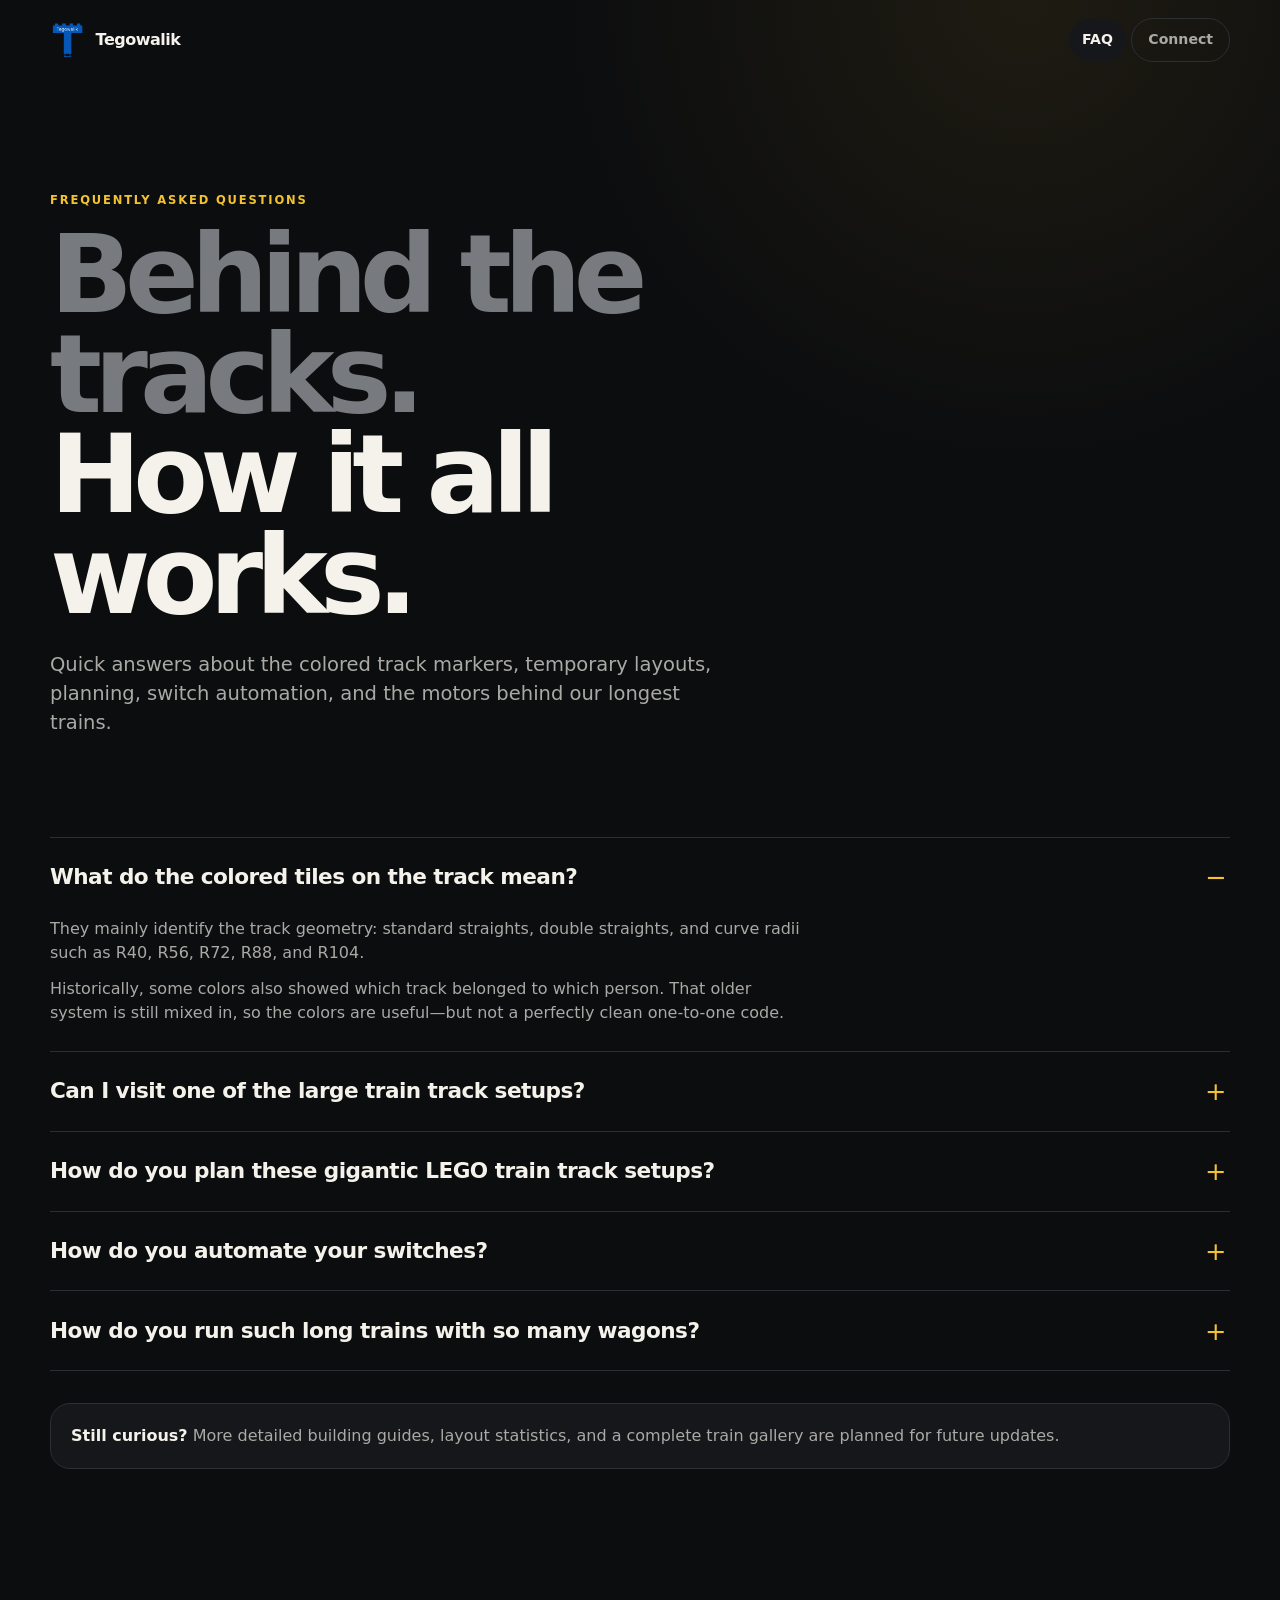
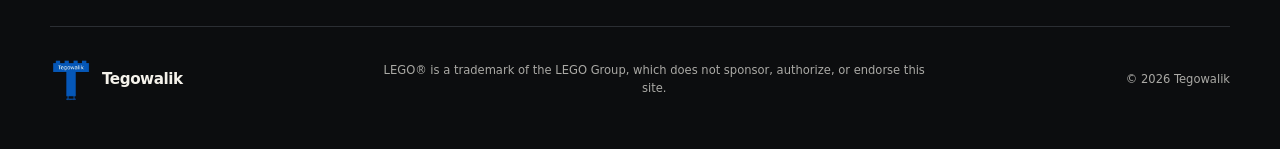
==== faq.html @ 9d52b5af "Add FAQ page and content roadmap" ====
<!doctype html>
<html lang="en">
<head>
  <meta charset="utf-8">
  <meta name="viewport" content="width=device-width, initial-scale=1">
  <meta name="theme-color" content="#0c0d0f">
  <meta name="description" content="Answers to common questions about Tegowalik LEGO railway layouts, track planning, switch automation, and long trains.">
  <meta property="og:type" content="website">
  <meta property="og:title" content="FAQ — Tegowalik">
  <meta property="og:description" content="How Tegowalik plans, builds, and automates large LEGO railway layouts.">
  <meta property="og:image" content="assets/share-card.jpg">
  <meta name="twitter:card" content="summary_large_image">
  <meta name="twitter:title" content="FAQ — Tegowalik">
  <meta name="twitter:description" content="How Tegowalik plans, builds, and automates large LEGO railway layouts.">
  <meta name="twitter:image" content="assets/share-card.jpg">
  <title>FAQ — Tegowalik</title>
  <link rel="icon" href="assets/favicon.png" type="image/png" sizes="64x64">
  <link rel="icon" href="assets/favicon-512.png" type="image/png" sizes="512x512">
  <link rel="apple-touch-icon" href="assets/apple-touch-icon.png" sizes="180x180">
  <link rel="stylesheet" href="style.css">
  <script type="application/ld+json">
  {
    "@context": "https://schema.org",
    "@type": "FAQPage",
    "mainEntity": [
      {
        "@type": "Question",
        "name": "What do the colored tiles on the track mean?",
        "acceptedAnswer": {
          "@type": "Answer",
          "text": "The colors mainly identify track geometry, including standard and double straights and curve radii such as R40, R56, R72, R88, and R104. Some colors were historically also used to show who owned each piece, so the system is not perfectly consistent."
        }
      },
      {
        "@type": "Question",
        "name": "Can I visit one of the large train track setups?",
        "acceptedAnswer": {
          "@type": "Answer",
          "text": "Unfortunately not. The layouts are temporary builds in private spaces. They usually exist for only a few days before being dismantled."
        }
      },
      {
        "@type": "Question",
        "name": "How do you plan these gigantic LEGO train track setups?",
        "acceptedAnswer": {
          "@type": "Answer",
          "text": "The layouts are planned with BlueBrick, a free LEGO layout editor. BlueBrick shows the track plan in two dimensions, so multi-level routing, bridge heights, and clearances still require strong spatial thinking and planning beyond the software."
        }
      },
      {
        "@type": "Question",
        "name": "How do you automate your switches?",
        "acceptedAnswer": {
          "@type": "Answer",
          "text": "Switches are automated with LEGO Powered Up or MINDSTORMS hardware, sensors, motors, and Pybricks code. The LEGO Switch Controller repository contains the code and examples."
        }
      },
      {
        "@type": "Question",
        "name": "How do you run such long trains with so many wagons?",
        "acceptedAnswer": {
          "@type": "Answer",
          "text": "Long trains use two Powered Up motors controlled together from one City Hub. The Pybricks Train Controller repository contains the code and setup guide."
        }
      }
    ]
  }
  </script>
</head>
<body>
  <a class="skip-link" href="#main">Skip to content</a>

  <header class="site-header">
    <a class="wordmark" href="index.html" aria-label="Tegowalik home">
      <img class="brand-logo" src="assets/logo-256.webp" width="42" height="42" alt="">
      <span>Tegowalik</span>
    </a>
    <nav class="site-nav" aria-label="Primary navigation">
      <a class="nav-link" href="faq.html" aria-current="page">FAQ</a>
      <a class="header-cta" href="index.html#connect">Connect</a>
    </nav>
  </header>

  <main id="main">
    <section class="faq-hero" aria-labelledby="faq-title">
      <p class="eyebrow">Frequently asked questions</p>
      <h1 id="faq-title"><span class="muted">Behind the tracks.</span><br>How it all works.</h1>
      <p class="faq-intro">Quick answers about the colored track markers, temporary layouts, planning, switch automation, and the motors behind our longest trains.</p>
    </section>

    <section class="faq-section" aria-label="Questions and answers">
      <div class="faq-list">
        <details class="faq-item" open>
          <summary>What do the colored tiles on the track mean?</summary>
          <div class="faq-answer">
            <p>They mainly identify the track geometry: standard straights, double straights, and curve radii such as R40, R56, R72, R88, and R104.</p>
            <p>Historically, some colors also showed which track belonged to which person. That older system is still mixed in, so the colors are useful—but not a perfectly clean one-to-one code.</p>
          </div>
        </details>

        <details class="faq-item">
          <summary>Can I visit one of the large train track setups?</summary>
          <div class="faq-answer">
            <p>Unfortunately not. These are temporary builds in private spaces, usually assembled for only a few days and then completely dismantled. The best way to experience them is through the full setup videos and behind-the-scenes posts.</p>
          </div>
        </details>

        <details class="faq-item">
          <summary>How do you plan these gigantic LEGO train track setups?</summary>
          <div class="faq-answer">
            <p>I use <a href="https://bluebrick.lswproject.com/homepage.html" target="_blank" rel="noopener noreferrer">BlueBrick</a>, a free LEGO layout editor, to plan the track network.</p>
            <p>BlueBrick shows the layout in two dimensions. Multi-level routing, bridge heights, slopes, and clearances therefore still require a lot of spatial thinking—and some planning beyond what the software can display.</p>
          </div>
        </details>

        <details class="faq-item">
          <summary>How do you automate your switches?</summary>
          <div class="faq-answer">
            <p>The switches use LEGO Powered Up or MINDSTORMS hardware, motors, sensors, and Pybricks code. The open-source <a href="https://github.com/Tegowalik/LEGO-Switch-Controller" target="_blank" rel="noopener noreferrer">LEGO Switch Controller</a> repository includes the code and practical examples.</p>
          </div>
        </details>

        <details class="faq-item">
          <summary>How do you run such long trains with so many wagons?</summary>
          <div class="faq-answer">
            <p>We use two Powered Up train motors controlled together from one City Hub. The <a href="https://github.com/Tegowalik/Pybricks-Train-Controller" target="_blank" rel="noopener noreferrer">Pybricks Train Controller</a> repository contains the code and setup guide.</p>
          </div>
        </details>
      </div>

      <p class="faq-note"><strong>Still curious?</strong> More detailed building guides, layout statistics, and a complete train gallery are planned for future updates.</p>
    </section>
  </main>

  <footer>
    <div class="footer-brand"><img class="brand-logo" src="assets/logo-256.webp" width="42" height="42" alt=""><span>Tegowalik</span></div>
    <p>LEGO® is a trademark of the LEGO Group, which does not sponsor, authorize, or endorse this site.</p>
    <p>© 2026 Tegowalik</p>
  </footer>
</body>
</html>
---- style.css ----
:root {
  --bg: #0c0d0f;
  --surface: #15171a;
  --surface-raised: #1b1e22;
  --text: #f5f2eb;
  --muted: #aaa9a5;
  --line: #2b2e33;
  --accent: #f2c230;
  --accent-strong: #ffda4e;
  --dark: #111214;
  --radius: 1.25rem;
  --max-width: 1180px;
}

* { box-sizing: border-box; }

html { scroll-behavior: smooth; }

body {
  margin: 0;
  color: var(--text);
  background:
    radial-gradient(circle at 80% 0%, rgba(242, 194, 48, .08), transparent 29rem),
    var(--bg);
  font-family: Inter, ui-sans-serif, system-ui, -apple-system, BlinkMacSystemFont, "Segoe UI", sans-serif;
  line-height: 1.5;
  -webkit-font-smoothing: antialiased;
}

a { color: inherit; }

.skip-link {
  position: fixed;
  top: .75rem;
  left: .75rem;
  z-index: 20;
  padding: .7rem 1rem;
  color: var(--dark);
  background: var(--accent);
  border-radius: .6rem;
  transform: translateY(-180%);
}

.skip-link:focus { transform: translateY(0); }

.site-header,
main,
footer {
  width: min(calc(100% - 2rem), var(--max-width));
  margin-inline: auto;
}

.site-header {
  min-height: 5rem;
  display: flex;
  align-items: center;
  justify-content: space-between;
}

.wordmark,
.footer-brand {
  display: inline-flex;
  gap: .65rem;
  align-items: center;
  font-weight: 800;
  letter-spacing: -.03em;
}

.wordmark { text-decoration: none; }

.brand-logo { width: 2.2rem; height: 2.2rem; object-fit: contain; }

.site-nav {
  display: flex;
  gap: .35rem;
  align-items: center;
}

.nav-link {
  padding: .65rem .8rem;
  color: var(--muted);
  border-radius: 999px;
  text-decoration: none;
  font-size: .88rem;
  font-weight: 700;
}

.nav-link:hover,
.nav-link[aria-current="page"] { color: var(--text); background: var(--surface); }

.header-cta {
  padding: .65rem 1rem;
  border: 1px solid var(--line);
  border-radius: 999px;
  color: var(--muted);
  text-decoration: none;
  font-size: .88rem;
  font-weight: 700;
}

.header-cta:hover { color: var(--text); border-color: #555a62; }

.faq-hero {
  max-width: 55rem;
  padding: clamp(3.5rem, 9vw, 7rem) 0 clamp(3rem, 7vw, 5rem);
}

.faq-hero h1 { max-width: 12ch; }

.faq-intro {
  max-width: 43rem;
  color: var(--muted);
  font-size: clamp(1.05rem, 2vw, 1.22rem);
}

.faq-section { padding-bottom: clamp(5rem, 11vw, 9rem); }

.faq-list {
  border-top: 1px solid var(--line);
}

.faq-item { border-bottom: 1px solid var(--line); }

.faq-item summary {
  position: relative;
  padding: 1.45rem 3rem 1.45rem 0;
  cursor: pointer;
  list-style: none;
  font-size: clamp(1.05rem, 2.5vw, 1.35rem);
  font-weight: 800;
  letter-spacing: -.025em;
}

.faq-item summary::-webkit-details-marker { display: none; }

.faq-item summary::after {
  content: "+";
  position: absolute;
  top: 50%;
  right: .25rem;
  color: var(--accent);
  font-size: 1.6rem;
  font-weight: 500;
  transform: translateY(-50%);
}

.faq-item[open] summary::after { content: "−"; }

.faq-answer {
  max-width: 50rem;
  padding: 0 3rem 1.6rem 0;
  color: var(--muted);
}

.faq-answer p { margin-bottom: .8rem; }
.faq-answer p:last-child { margin-bottom: 0; }
.faq-answer a { color: var(--text); text-decoration-color: var(--accent); text-underline-offset: .2em; }
.faq-answer a:hover { color: var(--accent-strong); }

.faq-note {
  margin-top: 2rem;
  padding: 1.25rem;
  color: var(--muted);
  background: var(--surface);
  border: 1px solid var(--line);
  border-radius: var(--radius);
}

.faq-note strong { color: var(--text); }

.hero {
  padding: clamp(2.5rem, 7vw, 6rem) 0 clamp(4.5rem, 10vw, 8rem);
  display: grid;
  gap: 3.25rem;
}

.hero-copy { align-self: center; }

.eyebrow {
  margin: 0 0 1rem;
  color: var(--accent);
  text-transform: uppercase;
  font-size: .72rem;
  font-weight: 800;
  letter-spacing: .16em;
}

h1, h2, p { margin-top: 0; }

h1 {
  margin-bottom: 1.5rem;
  font-size: clamp(3rem, 11vw, 6.8rem);
  line-height: .92;
  letter-spacing: -.072em;
  max-width: 10ch;
}

h1 .muted { color: #777a7e; }

h2 {
  margin-bottom: .75rem;
  font-size: clamp(2rem, 6vw, 3.5rem);
  line-height: 1;
  letter-spacing: -.055em;
}

.hero-description,
.section-heading > p:last-child,
.business p,
footer { color: var(--muted); }

.hero-description {
  max-width: 34rem;
  margin-bottom: 2rem;
  font-size: clamp(1rem, 2vw, 1.16rem);
}

.primary-button,
.business-button {
  min-height: 3.35rem;
  display: inline-flex;
  align-items: center;
  justify-content: center;
  gap: .8rem;
  padding: .85rem 1.2rem;
  border-radius: .8rem;
  background: var(--accent);
  color: var(--dark);
  text-decoration: none;
  font-weight: 850;
  transition: transform .2s ease, background .2s ease;
}

.primary-button svg { width: 1.1rem; fill: none; stroke: currentColor; stroke-width: 2.25; }
.primary-button:hover, .business-button:hover { transform: translateY(-2px); background: var(--accent-strong); }

.hero-visual {
  min-height: clamp(22rem, 76vw, 34rem);
  position: relative;
  overflow: hidden;
  border: 1px solid var(--line);
  border-radius: calc(var(--radius) * 1.25);
  background: linear-gradient(145deg, #21252a 0%, #141619 58%, #0c0d0f 100%);
  isolation: isolate;
}

.hero-visual > img {
  position: absolute;
  inset: 0;
  width: 100%;
  height: 100%;
  object-fit: cover;
  object-position: center;
}

.visual-shade {
  position: absolute;
  inset: 0;
  background: linear-gradient(to top, rgba(7, 8, 9, .82), transparent 48%);
}

.visual-label {
  position: absolute;
  left: 1.25rem;
  bottom: 1rem;
  z-index: 3;
  margin: 0;
  font-size: .78rem;
  font-weight: 750;
}
.visual-label span { display: block; margin-bottom: .15rem; color: var(--muted); text-transform: uppercase; font-size: .6rem; letter-spacing: .14em; }

.link-section, .gallery-section, .partner-section, .project-section, .resource-section { padding: 0 0 clamp(5rem, 11vw, 9rem); }
.section-heading { max-width: 39rem; margin-bottom: 2rem; }
.section-heading > p:last-child { max-width: 32rem; }

.social-grid { display: grid; gap: .75rem; }

.social-card {
  min-height: 5.8rem;
  display: grid;
  grid-template-columns: 2.8rem 1fr auto;
  gap: 1rem;
  align-items: center;
  padding: 1rem 1.1rem;
  background: var(--surface);
  border: 1px solid var(--line);
  border-radius: 1rem;
  text-decoration: none;
  transition: border-color .2s ease, transform .2s ease, background .2s ease;
}

.social-card:hover { border-color: #52575e; transform: translateY(-2px); background: var(--surface-raised); }
.social-icon { width: 2.65rem; height: 2.65rem; display: grid; place-items: center; background: #23262a; border-radius: .75rem; }
.social-icon svg { width: 1.35rem; height: 1.35rem; fill: currentColor; }
.social-meta { min-width: 0; }
.social-name { display: block; font-weight: 800; }
.social-handle { display: block; color: var(--muted); font-size: .82rem; overflow: hidden; text-overflow: ellipsis; white-space: nowrap; }
.arrow { color: var(--muted); font-size: 1.25rem; }

.affiliate-note {
  max-width: 48rem;
  margin: 1rem 0 0;
  color: #777a7e;
  font-size: .72rem;
}

.affiliate-note strong { color: #a5a6a2; }

.project-grid { display: grid; gap: 1rem; }

.project-card {
  overflow: hidden;
  display: flex;
  flex-direction: column;
  color: var(--text);
  background: var(--surface);
  border: 1px solid var(--line);
  border-radius: var(--radius);
  text-decoration: none;
  transition: transform .2s ease, border-color .2s ease;
}

.project-card:hover { transform: translateY(-3px); border-color: #555a62; }

.project-card > img {
  width: 100%;
  aspect-ratio: 16 / 9;
  display: block;
  object-fit: cover;
  border-bottom: 1px solid var(--line);
  transition: transform .4s ease;
}

.project-card:hover > img { transform: scale(1.018); }

.project-content { flex: 1; display: flex; flex-direction: column; padding: 1.15rem; }
.project-meta { color: var(--accent); text-transform: uppercase; font-size: .63rem; font-weight: 800; letter-spacing: .11em; }
.project-title { margin-top: .7rem; font-size: 1.3rem; line-height: 1.1; letter-spacing: -.035em; }
.project-description { margin-top: .7rem; color: var(--muted); font-size: .87rem; }
.project-cta { display: flex; justify-content: space-between; margin-top: auto; padding-top: 1.2rem; font-size: .78rem; font-weight: 800; }

.resource-grid { display: grid; gap: .75rem; }

.resource-card {
  min-height: 14rem;
  display: flex;
  flex-direction: column;
  padding: 1.35rem;
  color: var(--text);
  background: var(--surface);
  border: 1px solid var(--line);
  border-radius: var(--radius);
  text-decoration: none;
  transition: transform .2s ease, border-color .2s ease, background .2s ease;
}

.resource-card:hover { transform: translateY(-2px); border-color: #555a62; background: var(--surface-raised); }
.resource-label { color: var(--accent); text-transform: uppercase; font-size: .63rem; font-weight: 800; letter-spacing: .11em; }
.resource-title { margin-top: .8rem; font-size: 1.35rem; line-height: 1.1; letter-spacing: -.035em; }
.resource-description { margin-top: .7rem; color: var(--muted); font-size: .87rem; }
.resource-cta { display: flex; justify-content: space-between; margin-top: auto; padding-top: 1.2rem; font-size: .78rem; font-weight: 800; }

.gallery-grid {
  display: grid;
  gap: .75rem;
}

.gallery-item {
  min-height: 15rem;
  position: relative;
  overflow: hidden;
  margin: 0;
  border: 1px solid var(--line);
  border-radius: var(--radius);
  background: var(--surface);
}

.gallery-item img {
  width: 100%;
  height: 100%;
  position: absolute;
  inset: 0;
  object-fit: cover;
  transition: transform .45s ease;
}

.gallery-item::after {
  content: "";
  position: absolute;
  inset: 35% 0 0;
  background: linear-gradient(transparent, rgba(5, 6, 7, .86));
}

.gallery-item:hover img { transform: scale(1.025); }

.gallery-item figcaption {
  position: absolute;
  z-index: 2;
  left: 1rem;
  bottom: .85rem;
  font-size: .86rem;
  font-weight: 800;
}

.partner-grid { display: grid; gap: 1rem; }
.partner-card {
  min-height: 15.5rem;
  display: flex;
  flex-direction: column;
  padding: 1.4rem;
  color: var(--text);
  background: var(--surface);
  border: 1px solid var(--line);
  border-radius: var(--radius);
  text-decoration: none;
  transition: transform .2s ease, border-color .2s ease;
}
.partner-card:hover { transform: translateY(-3px); border-color: #555a62; }
.partner-index { color: #666a70; font-family: ui-monospace, monospace; font-size: .72rem; }
.partner-card h3 { margin: auto 0 .55rem; font-size: 1.55rem; line-height: 1; letter-spacing: -.04em; }
.partner-card p { color: var(--muted); font-size: .9rem; }
.discount { align-self: flex-start; margin-top: .7rem; padding: .35rem .55rem; color: var(--accent); border: 1px solid rgba(242,194,48,.35); border-radius: .45rem; font-family: ui-monospace, monospace; font-size: .72rem; font-weight: 800; }
.partner-cta { display: flex; justify-content: space-between; align-items: center; margin-top: 1.25rem; padding-top: 1rem; border-top: 1px solid var(--line); font-size: .82rem; font-weight: 800; }

.business {
  margin-bottom: clamp(4rem, 10vw, 8rem);
  padding: clamp(1.5rem, 5vw, 3.5rem);
  display: grid;
  gap: 1.5rem;
  align-items: end;
  background: #ece7db;
  color: #151515;
  border-radius: calc(var(--radius) * 1.25);
}
.business .eyebrow { color: #826b08; }
.business p { max-width: 35rem; color: #5e5b53; }
.business-button { background: #17181a; color: #fff; }
.business-button:hover { background: #000; }
.business-button.secondary { background: transparent; color: #17181a; border: 1px solid #aaa69d; }
.business-actions { display: flex; flex-wrap: wrap; gap: .65rem; }

footer {
  padding: 2rem 0 3rem;
  display: grid;
  gap: 1rem;
  border-top: 1px solid var(--line);
  font-size: .72rem;
}
.footer-brand { color: var(--text); font-size: .95rem; }
.footer-brand .brand-logo { width: 2.6rem; height: 2.6rem; }
.noscript { position: fixed; inset: auto 1rem 1rem; z-index: 20; padding: 1rem; color: #111; background: var(--accent); border-radius: .7rem; text-align: center; }

:focus-visible { outline: .2rem solid var(--accent); outline-offset: .25rem; }

@media (min-width: 700px) {
  .site-header, main, footer { width: min(calc(100% - 4rem), var(--max-width)); }
  .hero { grid-template-columns: 1.08fr .92fr; min-height: calc(100vh - 5rem); align-items: center; }
  .social-grid { grid-template-columns: repeat(2, 1fr); }
  .project-grid { grid-template-columns: repeat(3, 1fr); }
  .resource-grid { grid-template-columns: repeat(2, 1fr); }
  .gallery-grid { grid-template-columns: repeat(2, 1fr); }
  .gallery-item { min-height: 20rem; }
  .gallery-item:first-child { grid-column: 1 / -1; min-height: 28rem; }
  .gallery-item:last-child { grid-column: 1 / -1; }
  .partner-grid { grid-template-columns: repeat(2, 1fr); }
  .business { grid-template-columns: 1fr auto; }
  footer { grid-template-columns: auto 1fr auto; align-items: center; }
  footer > p { margin: 0; }
  footer > p:nth-child(2) { max-width: 34rem; justify-self: center; text-align: center; }
}

@media (min-width: 1020px) {
  .gallery-grid { grid-template-columns: repeat(3, 1fr); }
  .gallery-item:last-child { grid-column: auto; }
  .partner-grid { grid-template-columns: repeat(3, 1fr); }
}

@media (prefers-reduced-motion: reduce) {
  html { scroll-behavior: auto; }
  *, *::before, *::after { scroll-behavior: auto !important; transition-duration: .01ms !important; animation-duration: .01ms !important; }
}


/* Rich partner cards, illustrated resources, and editorial mentions */
.feature-section { padding: 0 0 clamp(5rem, 11vw, 9rem); }

.partner-card {
  min-height: 0;
  overflow: hidden;
  padding: 0;
}

.partner-image-link {
  display: block;
  overflow: hidden;
  border-bottom: 1px solid var(--line);
}

.partner-image-link img {
  width: 100%;
  aspect-ratio: 16 / 9;
  display: block;
  object-fit: cover;
  transition: transform .4s ease;
}

.partner-card:hover .partner-image-link img { transform: scale(1.02); }

.partner-body {
  flex: 1;
  display: flex;
  flex-direction: column;
  padding: 1.15rem;
}

.partner-card h3 {
  margin: .6rem 0 .55rem;
  font-size: 1.45rem;
}

.partner-offer {
  display: flex;
  flex-wrap: wrap;
  gap: .45rem;
  align-items: center;
  margin-top: .85rem;
}

.partner-offer .discount { margin: 0; }

.discount-code {
  padding: .35rem .55rem;
  color: var(--text);
  background: #23262a;
  border: 1px solid var(--line);
  border-radius: .45rem;
  font-size: .72rem;
  font-weight: 850;
  letter-spacing: .06em;
}

.partner-url {
  margin-top: 1rem;
  color: #85888e;
  font-family: ui-monospace, SFMono-Regular, Consolas, monospace;
  font-size: .68rem;
  overflow-wrap: anywhere;
}

.partner-actions {
  display: grid;
  grid-template-columns: 1fr auto;
  gap: .5rem;
  align-items: stretch;
  margin-top: auto;
  padding-top: .85rem;
}

.partner-cta,
.copy-button {
  min-height: 2.7rem;
  display: inline-flex;
  align-items: center;
  justify-content: center;
  border-radius: .65rem;
  font: inherit;
  font-size: .76rem;
  font-weight: 800;
}

.partner-cta {
  gap: 1rem;
  justify-content: space-between;
  margin: 0;
  padding: .65rem .8rem;
  color: var(--dark);
  background: var(--accent);
  border: 0;
  text-decoration: none;
}

.copy-button {
  padding: .55rem .72rem;
  color: var(--text);
  background: #23262a;
  border: 1px solid var(--line);
  cursor: pointer;
  transition: border-color .2s ease, background .2s ease;
}

.copy-button:hover { border-color: #666b73; background: #2a2e33; }
.copy-button.copied { color: var(--dark); background: var(--accent); border-color: var(--accent); }

.resource-card {
  min-height: 0;
  overflow: hidden;
  padding: 0;
}

.resource-card > img {
  width: 100%;
  aspect-ratio: 16 / 9;
  display: block;
  object-fit: cover;
  border-bottom: 1px solid var(--line);
  transition: transform .4s ease;
}

.resource-card:hover > img { transform: scale(1.018); }

.resource-content {
  flex: 1;
  display: flex;
  flex-direction: column;
  padding: 1.15rem;
}

.feature-links { display: grid; gap: .75rem; }

.feature-card {
  display: grid;
  grid-template-columns: auto 1fr auto;
  gap: 1.1rem;
  align-items: center;
  padding: 1.2rem;
  color: var(--text);
  background: var(--surface);
  border: 1px solid var(--line);
  border-radius: var(--radius);
  text-decoration: none;
  transition: transform .2s ease, border-color .2s ease;
}

.feature-card:hover { transform: translateY(-2px); border-color: #555a62; }

.feature-publication {
  padding: .55rem .7rem;
  color: var(--dark);
  background: var(--accent);
  border-radius: .55rem;
  font-size: .72rem;
  font-weight: 900;
}

.feature-text strong,
.feature-text span { display: block; }

.feature-text strong { font-size: 1rem; }
.feature-text span { margin-top: .22rem; color: var(--muted); font-size: .82rem; }
.feature-cta { font-size: .76rem; font-weight: 800; white-space: nowrap; }

@media (min-width: 1020px) {
  .resource-grid { grid-template-columns: repeat(3, 1fr); }
}

@media (max-width: 620px) {
  .feature-card { grid-template-columns: auto 1fr; }
  .feature-cta { grid-column: 1 / -1; }
}


/* Cinematic homepage hero */
.hero {
  min-height: min(78rem, calc(100svh - 6rem));
  position: relative;
  overflow: hidden;
  display: flex;
  align-items: flex-end;
  padding: clamp(3.5rem, 9vw, 7.5rem) clamp(1.25rem, 6vw, 5.25rem);
  margin-bottom: clamp(4.5rem, 9vw, 8rem);
  border: 1px solid var(--line);
  border-radius: clamp(1.25rem, 3vw, 2.2rem);
  isolation: isolate;
}

.hero::before,
.hero::after {
  content: "";
  position: absolute;
  inset: 0;
  pointer-events: none;
}

.hero::before {
  z-index: 1;
  background:
    linear-gradient(90deg, rgba(4, 5, 6, .95) 0%, rgba(4, 5, 6, .79) 40%, rgba(4, 5, 6, .1) 78%),
    linear-gradient(0deg, rgba(4, 5, 6, .92) 0%, transparent 55%);
}

.hero::after {
  z-index: 3;
  inset: auto 0 0;
  height: .32rem;
  background: linear-gradient(90deg, var(--accent) 0 36%, #e54035 36% 62%, #267bdc 62% 100%);
}

.hero-visual {
  min-height: 0;
  position: absolute;
  z-index: 0;
  inset: 0;
  border: 0;
  border-radius: 0;
  background: #111;
}

.hero-visual > img {
  object-position: 58% center;
  transform: scale(1.015);
}

.hero-copy {
  position: relative;
  z-index: 2;
  max-width: 49rem;
  min-width: 0;
  width: 100%;
}

.hero h1 {
  max-width: 12.5ch;
  margin-bottom: 1.3rem;
  font-size: clamp(3.25rem, 7vw, 5.9rem);
  text-wrap: balance;
  text-shadow: 0 .15rem 2rem rgba(0, 0, 0, .46);
}

.hero h1 .muted { color: #e8e5de; }
.hero-description { max-width: 38rem; color: #d0cec8; text-shadow: 0 1px 1rem #000; }
.hero-actions { display: flex; flex-wrap: wrap; gap: .7rem; align-items: center; }

.secondary-button {
  min-height: 3.35rem;
  display: inline-flex;
  align-items: center;
  padding: .85rem 1.2rem;
  color: var(--text);
  background: rgba(12, 13, 15, .58);
  border: 1px solid rgba(255, 255, 255, .34);
  border-radius: .8rem;
  text-decoration: none;
  font-weight: 800;
  backdrop-filter: blur(.7rem);
  transition: background .2s ease, border-color .2s ease, transform .2s ease;
}

.secondary-button:hover { transform: translateY(-2px); background: rgba(24, 26, 29, .86); border-color: rgba(255, 255, 255, .65); }

.hero-stats {
  display: flex;
  flex-wrap: wrap;
  gap: 0;
  margin: clamp(2rem, 5vw, 4.2rem) 0 0;
}

.hero-stats div {
  min-width: 7rem;
  padding: 0 clamp(.9rem, 2.5vw, 1.8rem);
  border-left: 1px solid rgba(255, 255, 255, .3);
}

.hero-stats div:first-child { padding-left: 0; border-left: 0; }
.hero-stats dt { color: #fff; font-size: clamp(1.45rem, 3vw, 2.1rem); font-weight: 900; letter-spacing: -.055em; }
.hero-stats dd { margin: .05rem 0 0; color: #bbbcb9; text-transform: uppercase; font-size: .62rem; font-weight: 800; letter-spacing: .12em; }

/* Cross-platform view-count snapshot */
.popular-section { padding: 0 0 clamp(5rem, 11vw, 9rem); }
.popular-heading { max-width: 46rem; }
.popular-grid { display: grid; gap: .75rem; }

.popular-card {
  min-height: 14rem;
  position: relative;
  overflow: hidden;
  display: block;
  color: #fff;
  background: var(--surface);
  border: 1px solid var(--line);
  border-radius: var(--radius);
  text-decoration: none;
  isolation: isolate;
  transition: transform .22s ease, border-color .22s ease;
}

.popular-card:hover { transform: translateY(-3px); border-color: #62676e; }
.popular-card img { position: absolute; inset: 0; z-index: -2; width: 100%; height: 100%; object-fit: cover; transition: transform .45s ease; }
.popular-card:hover img { transform: scale(1.025); }
.popular-shade { position: absolute; inset: 0; z-index: -1; background: linear-gradient(0deg, rgba(4, 5, 6, .95), rgba(4, 5, 6, .08) 76%); }
.popular-rank {
  position: absolute;
  top: .9rem;
  left: .9rem;
  min-width: 2.25rem;
  height: 2.25rem;
  display: grid;
  place-items: center;
  color: var(--dark);
  background: var(--accent);
  border-radius: 999px;
  font-family: ui-monospace, monospace;
  font-size: .7rem;
  font-weight: 900;
}
.popular-content { position: absolute; inset: auto 1rem 1rem; display: flex; flex-direction: column; align-items: flex-start; }
.popular-platform { display: inline-flex; gap: .38rem; align-items: center; margin-bottom: .48rem; text-transform: uppercase; font-size: .62rem; font-weight: 850; letter-spacing: .1em; }
.popular-platform > span:first-child { width: 1rem; height: 1rem; display: grid; place-items: center; }
.popular-platform svg { width: 100%; height: 100%; fill: currentColor; }
.popular-title { max-width: 28rem; font-size: 1.08rem; line-height: 1.12; letter-spacing: -.025em; }
.popular-views { margin-top: .42rem; color: var(--accent-strong); font-size: .79rem; font-weight: 900; }
.snapshot-note { margin: 1rem 0 0; color: #777a7e; font-size: .72rem; }

@media (min-width: 700px) {
  .hero {
    min-height: min(52rem, calc(100svh - 6rem));
    display: flex;
  }

  .popular-grid { grid-template-columns: repeat(2, 1fr); }
  .popular-card-lead { grid-column: 1 / -1; min-height: 25rem; }
  .popular-card-lead .popular-title { font-size: clamp(1.5rem, 3vw, 2.2rem); }
  .popular-card-lead .popular-views { font-size: 1rem; }
}

@media (min-width: 1020px) {
  .popular-grid { grid-template-columns: repeat(3, 1fr); grid-auto-rows: 14rem; }
  .popular-card-lead { grid-column: span 2; grid-row: span 2; min-height: 0; }
}

@media (max-width: 620px) {
  body { overflow-x: hidden; }
  .hero { width: 100%; min-height: calc(100svh - 5rem); border-left: 0; border-right: 0; border-radius: 0; }
  .hero::before { background: linear-gradient(0deg, rgba(4,5,6,.96) 4%, rgba(4,5,6,.72) 60%, rgba(4,5,6,.08) 100%); }
  .hero-visual > img { object-position: 57% center; }
  .hero h1 { max-width: 100%; font-size: clamp(2.55rem, 12vw, 3rem); overflow-wrap: anywhere; }
  .hero-description { font-size: .95rem; }
  .hero-stats div { flex: 1; min-width: 0; }
  .hero-stats div:not(:first-child) { padding-right: 0; }
  .hero-stats dd { font-size: .52rem; letter-spacing: .08em; }
}
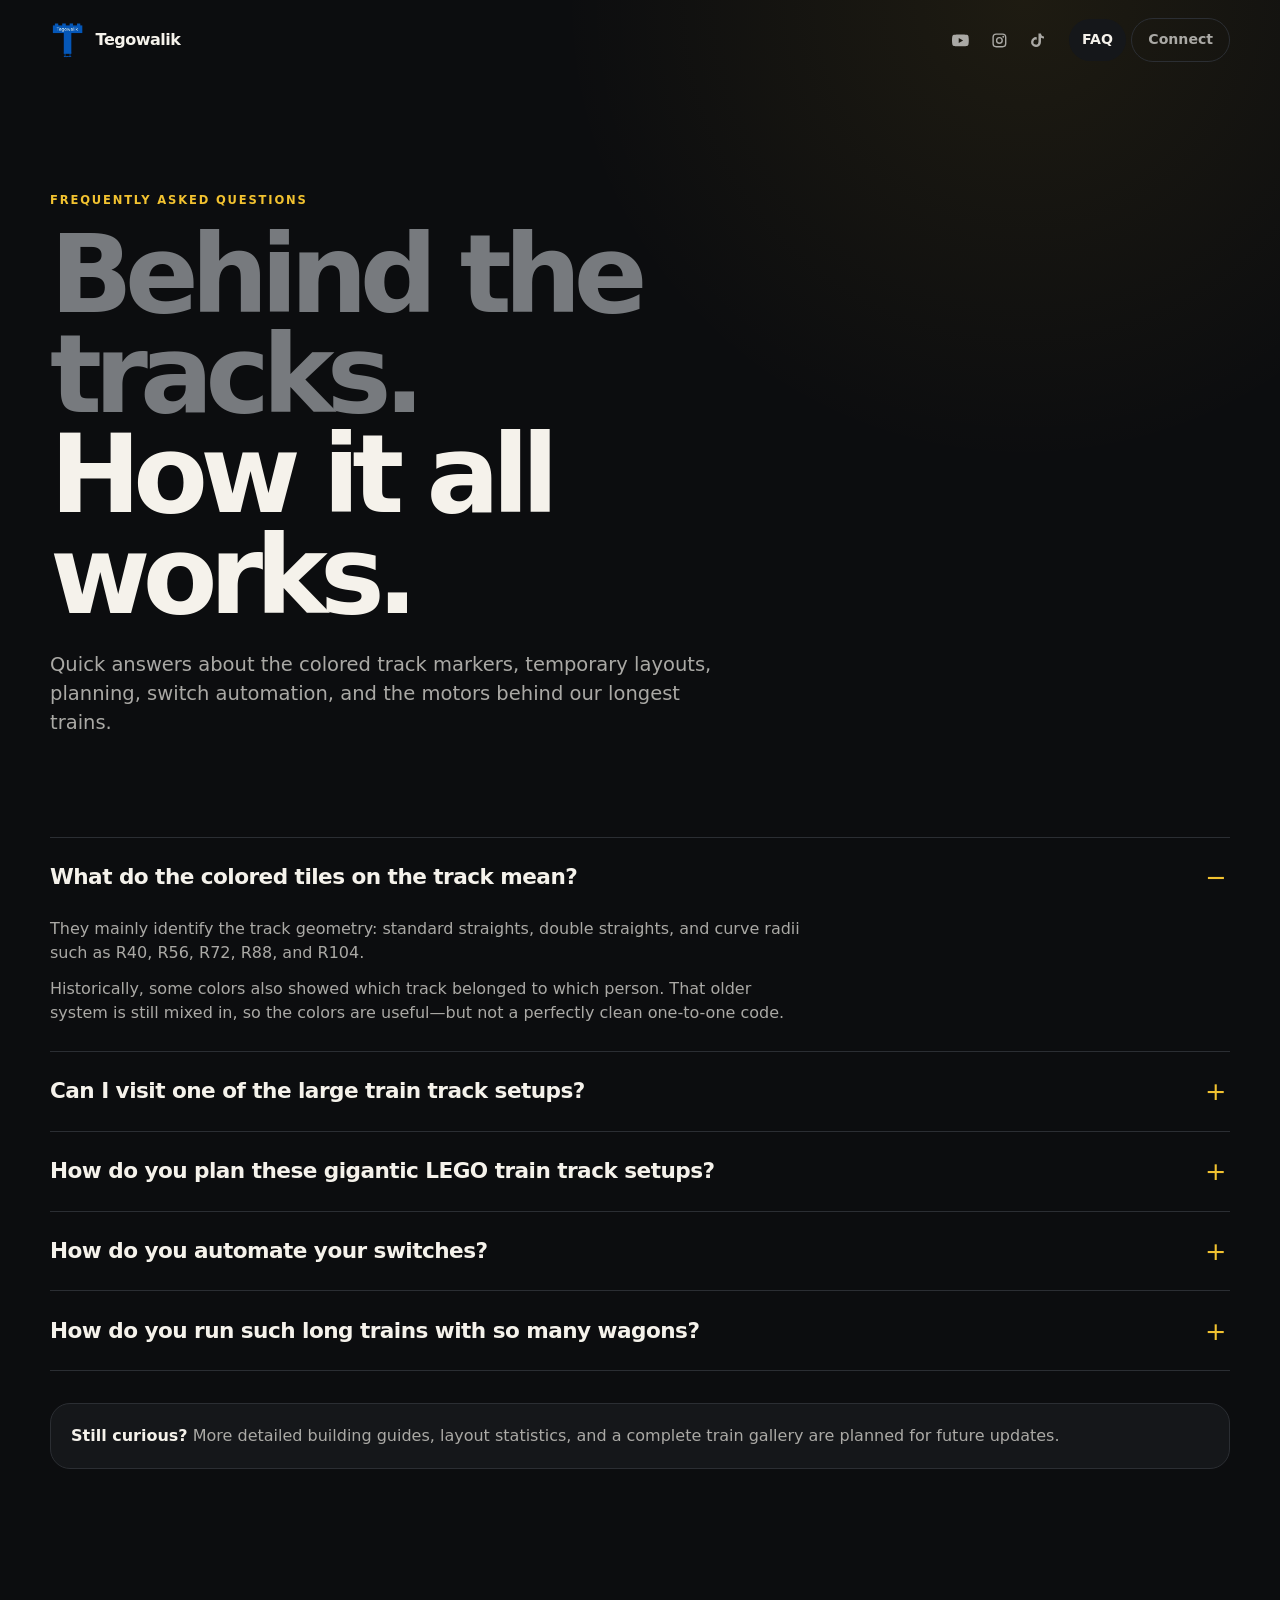
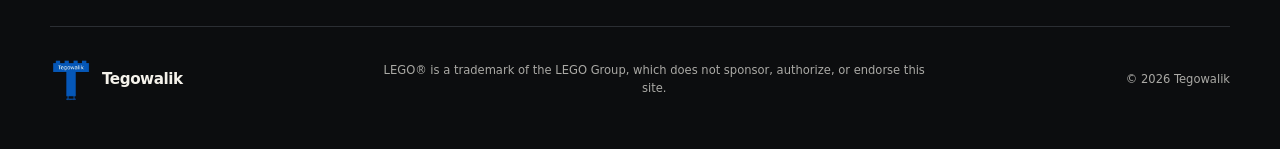
==== commit 53009820: "Move rounded audience stats into homepage headline" ====
--- a/faq.html
+++ b/faq.html
@@ -75,10 +75,17 @@
       <img class="brand-logo" src="assets/logo-256.webp" width="42" height="42" alt="">
       <span>Tegowalik</span>
     </a>
-    <nav class="site-nav" aria-label="Primary navigation">
-      <a class="nav-link" href="faq.html" aria-current="page">FAQ</a>
-      <a class="header-cta" href="index.html#connect">Connect</a>
-    </nav>
+    <div class="header-actions">
+      <nav class="header-socials" aria-label="Social channels">
+        <a href="https://www.youtube.com/@Tegowalik" target="_blank" rel="noopener noreferrer" aria-label="Tegowalik on YouTube"><svg viewBox="0 0 24 24" aria-hidden="true"><path d="M23.5 6.2a3 3 0 0 0-2.1-2.1C19.5 3.6 12 3.6 12 3.6s-7.5 0-9.4.5A3 3 0 0 0 .5 6.2 31 31 0 0 0 0 12a31 31 0 0 0 .5 5.8 3 3 0 0 0 2.1 2.1c1.9.5 9.4.5 9.4.5s7.5 0 9.4-.5a3 3 0 0 0 2.1-2.1A31 31 0 0 0 24 12a31 31 0 0 0-.5-5.8ZM9.6 15.6V8.4l6.3 3.6-6.3 3.6Z"/></svg></a>
+        <a href="https://www.instagram.com/tegowalik" target="_blank" rel="noopener noreferrer" aria-label="Tegowalik on Instagram"><svg viewBox="0 0 24 24" aria-hidden="true"><path d="M7.5 2h9A5.5 5.5 0 0 1 22 7.5v9a5.5 5.5 0 0 1-5.5 5.5h-9A5.5 5.5 0 0 1 2 16.5v-9A5.5 5.5 0 0 1 7.5 2Zm-.2 2A3.3 3.3 0 0 0 4 7.3v9.4A3.3 3.3 0 0 0 7.3 20h9.4a3.3 3.3 0 0 0 3.3-3.3V7.3A3.3 3.3 0 0 0 16.7 4H7.3Zm10.2 1.5a1.3 1.3 0 1 1 0 2.6 1.3 1.3 0 0 1 0-2.6ZM12 7a5 5 0 1 1 0 10 5 5 0 0 1 0-10Zm0 2a3 3 0 1 0 0 6 3 3 0 0 0 0-6Z"/></svg></a>
+        <a href="https://www.tiktok.com/@tegowalik" target="_blank" rel="noopener noreferrer" aria-label="Tegowalik on TikTok"><svg viewBox="0 0 24 24" aria-hidden="true"><path d="M15.7 2c.3 2.6 1.8 4.1 4.3 4.3v3a8.8 8.8 0 0 1-4.3-1v6.1a7.1 7.1 0 1 1-6.1-7V11a3.6 3.6 0 1 0 2.5 3.4V2h3.6Z"/></svg></a>
+      </nav>
+      <nav class="site-nav" aria-label="Primary navigation">
+        <a class="nav-link" href="faq.html" aria-current="page">FAQ</a>
+        <a class="header-cta" href="index.html#connect">Connect</a>
+      </nav>
+    </div>
   </header>
 
   <main id="main">
--- a/style.css
+++ b/style.css
@@ -76,6 +76,23 @@
   align-items: center;
 }
 
+.header-actions,
+.header-socials { display: flex; align-items: center; }
+.header-actions { gap: .85rem; }
+.header-socials { gap: .28rem; }
+.header-socials a {
+  width: 2.15rem;
+  height: 2.15rem;
+  display: grid;
+  place-items: center;
+  color: var(--muted);
+  border-radius: 999px;
+  text-decoration: none;
+  transition: color .2s ease, background .2s ease;
+}
+.header-socials a:hover { color: var(--text); background: var(--surface); }
+.header-socials svg { width: 1.05rem; height: 1.05rem; fill: currentColor; }
+
 .nav-link {
   padding: .65rem .8rem;
   color: var(--muted);
@@ -279,7 +296,7 @@
 .social-card {
   min-height: 5.8rem;
   display: grid;
-  grid-template-columns: 2.8rem 1fr auto;
+  grid-template-columns: 2.8rem minmax(0, 1fr) auto;
   gap: 1rem;
   align-items: center;
   padding: 1rem 1.1rem;
@@ -298,6 +315,10 @@
 .social-handle { display: block; color: var(--muted); font-size: .82rem; overflow: hidden; text-overflow: ellipsis; white-space: nowrap; }
 .arrow { color: var(--muted); font-size: 1.25rem; }
 
+@media (max-width: 420px) {
+  .social-card { gap: .7rem; padding-inline: .85rem; }
+}
+
 .affiliate-note {
   max-width: 48rem;
   margin: 1rem 0 0;
@@ -323,16 +344,7 @@
 
 .project-card:hover { transform: translateY(-3px); border-color: #555a62; }
 
-.project-card > img {
-  width: 100%;
-  aspect-ratio: 16 / 9;
-  display: block;
-  object-fit: cover;
-  border-bottom: 1px solid var(--line);
-  transition: transform .4s ease;
-}
-
-.project-card:hover > img { transform: scale(1.018); }
+.project-card:hover .card-media-image { transform: scale(1.018); }
 
 .project-content { flex: 1; display: flex; flex-direction: column; padding: 1.15rem; }
 .project-meta { color: var(--accent); text-transform: uppercase; font-size: .63rem; font-weight: 800; letter-spacing: .11em; }
@@ -497,15 +509,7 @@
   border-bottom: 1px solid var(--line);
 }
 
-.partner-image-link img {
-  width: 100%;
-  aspect-ratio: 16 / 9;
-  display: block;
-  object-fit: cover;
-  transition: transform .4s ease;
-}
-
-.partner-card:hover .partner-image-link img { transform: scale(1.02); }
+.partner-card:hover .card-media-image { transform: scale(1.02); }
 
 .partner-body {
   flex: 1;
@@ -598,16 +602,41 @@
   padding: 0;
 }
 
-.resource-card > img {
+.resource-card:hover .card-media-image { transform: scale(1.018); }
+
+.card-media {
   width: 100%;
   aspect-ratio: 16 / 9;
+  position: relative;
+  overflow: hidden;
   display: block;
-  object-fit: cover;
+  flex: 0 0 auto;
+  background: #111316;
   border-bottom: 1px solid var(--line);
+  isolation: isolate;
+}
+
+.card-media img {
+  position: absolute;
+  inset: 0;
+  width: 100%;
+  height: 100%;
+  display: block;
   transition: transform .4s ease;
 }
 
-.resource-card:hover > img { transform: scale(1.018); }
+.card-media-image { z-index: 1; object-fit: cover; }
+.card-media-backdrop { display: none; z-index: 0; object-fit: cover; }
+
+.card-media[data-aspect="portrait"] .card-media-image,
+.card-media[data-aspect="square"] .card-media-image { object-fit: contain; }
+
+.card-media[data-aspect="portrait"] .card-media-backdrop,
+.card-media[data-aspect="square"] .card-media-backdrop {
+  display: block;
+  filter: blur(1.1rem) brightness(.45) saturate(.8);
+  transform: scale(1.1);
+}
 
 .resource-content {
   flex: 1;
@@ -668,7 +697,7 @@
   display: flex;
   align-items: flex-end;
   padding: clamp(3.5rem, 9vw, 7.5rem) clamp(1.25rem, 6vw, 5.25rem);
-  margin-bottom: clamp(4.5rem, 9vw, 8rem);
+  margin-bottom: clamp(1.25rem, 3vw, 2.25rem);
   border: 1px solid var(--line);
   border-radius: clamp(1.25rem, 3vw, 2.2rem);
   isolation: isolate;
@@ -765,9 +794,57 @@
 .hero-stats dt { color: #fff; font-size: clamp(1.45rem, 3vw, 2.1rem); font-weight: 900; letter-spacing: -.055em; }
 .hero-stats dd { margin: .05rem 0 0; color: #bbbcb9; text-transform: uppercase; font-size: .62rem; font-weight: 800; letter-spacing: .12em; }
 
+.audience-section {
+  display: grid;
+  gap: 1.25rem;
+  padding: 1.35rem;
+  margin-bottom: clamp(4.5rem, 9vw, 8rem);
+  background: var(--surface);
+  border: 1px solid var(--line);
+  border-radius: var(--radius);
+}
+.audience-heading h2 { margin: 0; font-size: clamp(1.45rem, 3vw, 2rem); }
+.audience-heading .eyebrow { margin-bottom: .35rem; }
+.audience-grid { display: grid; gap: .65rem; }
+.audience-stat {
+  min-height: 5.2rem;
+  display: flex;
+  gap: .9rem;
+  align-items: center;
+  padding: 1rem;
+  color: var(--text);
+  background: #111316;
+  border: 1px solid var(--line);
+  border-radius: .9rem;
+  text-decoration: none;
+  transition: transform .2s ease, border-color .2s ease;
+}
+.audience-stat:hover { transform: translateY(-2px); border-color: #5b6068; }
+.audience-icon { width: 2.2rem; height: 2.2rem; display: grid; place-items: center; color: var(--accent); }
+.audience-icon svg { width: 1.45rem; height: 1.45rem; fill: currentColor; }
+.audience-copy { display: flex; flex-direction: column; }
+.audience-copy strong { font-size: clamp(1.55rem, 3vw, 2.15rem); line-height: 1; letter-spacing: -.05em; }
+.audience-copy > span { margin-top: .25rem; color: var(--muted); text-transform: uppercase; font-size: .58rem; font-weight: 800; letter-spacing: .09em; }
+
 /* Cross-platform view-count snapshot */
 .popular-section { padding: 0 0 clamp(5rem, 11vw, 9rem); }
 .popular-heading { max-width: 46rem; }
+.popular-filters { display: flex; flex-wrap: wrap; gap: .45rem; margin: -1rem 0 1.25rem; }
+.popular-filter {
+  min-height: 2.55rem;
+  padding: .55rem .95rem;
+  color: var(--muted);
+  background: transparent;
+  border: 1px solid var(--line);
+  border-radius: 999px;
+  cursor: pointer;
+  font: inherit;
+  font-size: .78rem;
+  font-weight: 800;
+  transition: color .2s ease, background .2s ease, border-color .2s ease;
+}
+.popular-filter:hover { color: var(--text); border-color: #62676e; }
+.popular-filter.is-active { color: var(--dark); background: var(--accent); border-color: var(--accent); }
 .popular-grid { display: grid; gap: .75rem; }
 
 .popular-card {
@@ -785,8 +862,12 @@
 }
 
 .popular-card:hover { transform: translateY(-3px); border-color: #62676e; }
-.popular-card img { position: absolute; inset: 0; z-index: -2; width: 100%; height: 100%; object-fit: cover; transition: transform .45s ease; }
-.popular-card:hover img { transform: scale(1.025); }
+.popular-card img { position: absolute; inset: 0; width: 100%; height: 100%; transition: transform .45s ease; }
+.popular-image { z-index: -2; object-fit: cover; }
+.popular-card-reel .popular-image { object-fit: contain; }
+.popular-backdrop { z-index: -3; object-fit: cover; filter: blur(1.15rem) brightness(.5) saturate(.9); transform: scale(1.1); }
+.popular-card:hover .popular-image { transform: scale(1.025); }
+.popular-card-reel:hover .popular-backdrop { transform: scale(1.13); }
 .popular-shade { position: absolute; inset: 0; z-index: -1; background: linear-gradient(0deg, rgba(4, 5, 6, .95), rgba(4, 5, 6, .08) 76%); }
 .popular-rank {
   position: absolute;
@@ -818,6 +899,8 @@
   }
 
   .popular-grid { grid-template-columns: repeat(2, 1fr); }
+  .audience-section { grid-template-columns: minmax(12rem, .75fr) 2.25fr; align-items: center; padding: 1.6rem; }
+  .audience-grid { grid-template-columns: repeat(3, 1fr); }
   .popular-card-lead { grid-column: 1 / -1; min-height: 25rem; }
   .popular-card-lead .popular-title { font-size: clamp(1.5rem, 3vw, 2.2rem); }
   .popular-card-lead .popular-views { font-size: 1rem; }
@@ -838,4 +921,7 @@
   .hero-stats div { flex: 1; min-width: 0; }
   .hero-stats div:not(:first-child) { padding-right: 0; }
   .hero-stats dd { font-size: .52rem; letter-spacing: .08em; }
-}
+  .header-actions { gap: .25rem; }
+  .header-socials { gap: 0; }
+  .header-cta { display: none; }
+}
